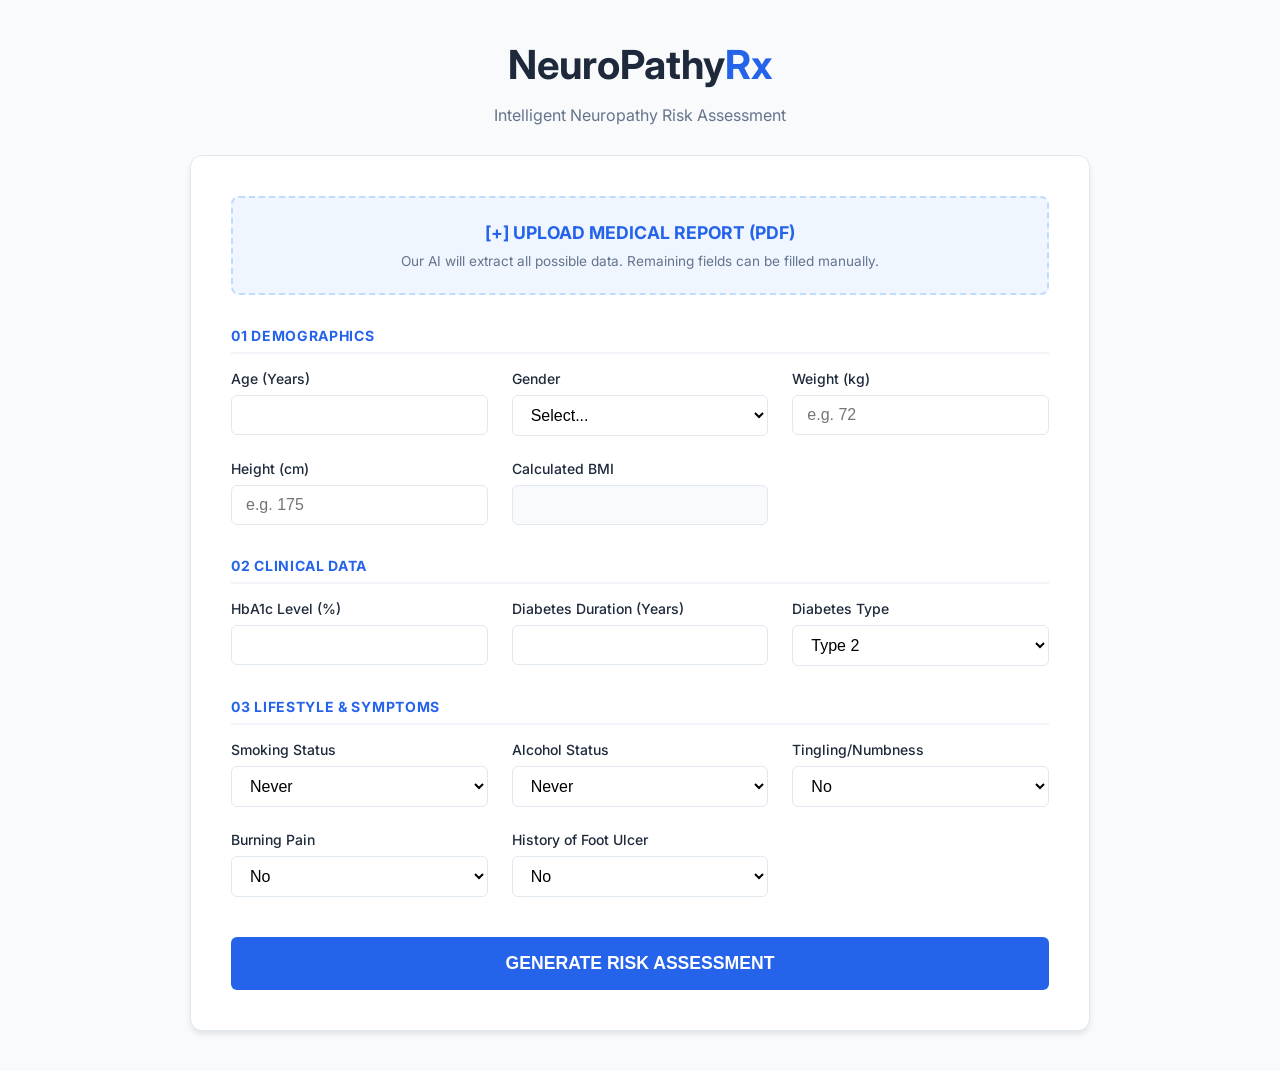
==== templates/index.html @ 936fd0ae "Initial commit" ====
<!DOCTYPE html>
<html lang="en">
<head>
    <meta charset="UTF-8">
    <meta name="viewport" content="width=device-width, initial-scale=1.0">
    <title>NeuroPathyRx | Clinical Diagnostic Portal</title>
    <link href="https://fonts.googleapis.com/css2?family=Inter:wght@400;500;600;700&display=swap" rel="stylesheet">
    <style>
        :root {
            --bg: #f8fafc;
            --card: #ffffff;
            --accent: #2563eb;
            --success: #16a34a;
            --text-main: #1e293b;
            --text-muted: #64748b;
            --border: #e2e8f0;
        }

        body {
            background-color: var(--bg);
            color: var(--text-main);
            font-family: 'Inter', sans-serif;
            margin: 0;
            display: flex;
            justify-content: center;
            padding: 40px 20px;
        }

        .container { max-width: 900px; width: 100%; }

        .card {
            background: var(--card);
            padding: 40px;
            border-radius: 12px;
            border: 1px solid var(--border);
            box-shadow: 0 4px 6px -1px rgba(0, 0, 0, 0.1);
        }

        /* Smart Scan Section */
        .smart-scan-box {
            background: #eff6ff;
            border: 2px dashed #bfdbfe;
            padding: 24px;
            border-radius: 8px;
            margin-bottom: 32px;
            text-align: center;
        }

        .section-header {
            font-size: 0.875rem;
            font-weight: 700;
            text-transform: uppercase;
            letter-spacing: 0.05em;
            color: var(--accent);
            margin: 32px 0 16px;
            padding-bottom: 8px;
            border-bottom: 2px solid #f1f5f9;
        }

        .grid {
            display: grid;
            grid-template-columns: repeat(3, 1fr);
            gap: 24px;
        }

        .field-group { display: flex; flex-direction: column; gap: 8px; }

        label { font-size: 0.875rem; font-weight: 500; }

        input, select {
            border: 1px solid var(--border);
            padding: 10px 14px;
            border-radius: 6px;
            font-size: 1rem;
            background: white;
        }

        /* Highlight for Auto-filled fields */
        .auto-filled {
            background-color: #f0fdf4 !important;
            border-color: var(--success) !important;
            transition: all 0.5s ease;
        }

        .submit-btn {
            width: 100%;
            background: var(--accent);
            color: white;
            border: none;
            padding: 16px;
            border-radius: 6px;
            font-weight: 700;
            font-size: 1.1rem;
            cursor: pointer;
            margin-top: 40px;
        }

        .submit-btn:hover { background: #1d4ed8; }

        .hidden { display: none; }
        
        #result-panel {
            margin-top: 24px;
            padding: 30px;
            background: #f0fdf4;
            border: 2px solid #bcf0da;
            border-radius: 12px;
            text-align: center;
        }

        .risk-value {
            font-size: 2rem;
            font-weight: 800;
            color: var(--accent);
            display: block;
            margin-top: 10px;
        }
    </style>
</head>
<body>

<div class="container">
    <header style="text-align: center; margin-bottom: 30px;">
        <h1 style="font-size: 2.5rem; margin: 0;">NeuroPathy<span style="color:var(--accent)">Rx</span></h1>
        <p style="color: var(--text-muted)">Intelligent Neuropathy Risk Assessment</p>
    </header>

    <main class="card">
        <div class="smart-scan-box">
            <label for="report-file" style="cursor:pointer; color: var(--accent); font-weight: 700; font-size: 1.1rem;">
                [+] UPLOAD MEDICAL REPORT (PDF)
            </label>
            <input type="file" id="report-file" accept=".pdf" style="display:none">
            <p style="margin: 10px 0 0; font-size: 0.85rem; color: var(--text-muted)">
                Our AI will extract all possible data. Remaining fields can be filled manually.
            </p>
        </div>

        <form id="predict-form">
            <div class="section-header">01 Demographics</div>
            <div class="grid">
                <div class="field-group">
                    <label>Age (Years)</label>
                    <input type="number" id="age" name="age" required>
                </div>
                <div class="field-group">
                    <label>Gender</label>
                    <select id="gender" name="gender" required>
                        <option value="">Select...</option>
                        <option value="Male">Male</option>
                        <option value="Female">Female</option>
                    </select>
                </div>
                <div class="field-group">
                    <label>Weight (kg)</label>
                    <input type="number" id="weight" step="0.1" oninput="calculateBMI()" placeholder="e.g. 72">
                </div>
                <div class="field-group">
                    <label>Height (cm)</label>
                    <input type="number" id="height" step="1" oninput="calculateBMI()" placeholder="e.g. 175">
                </div>
                <div class="field-group">
                    <label>Calculated BMI</label>
                    <input type="number" id="bmi" name="bmi" step="0.1" readonly style="background: #f8fafc; font-weight: bold;">
                </div>
            </div>

            <div class="section-header">02 Clinical Data</div>
            <div class="grid">
                <div class="field-group">
                    <label>HbA1c Level (%)</label>
                    <input type="number" id="hba1c" name="hba1c" step="0.1" required>
                </div>
                <div class="field-group">
                    <label>Diabetes Duration (Years)</label>
                    <input type="number" id="diabetes_duration" name="diabetes_duration" required>
                </div>
                <div class="field-group">
                    <label>Diabetes Type</label>
                    <select id="diabetes_type" name="diabetes_type" required>
                        <option value="Type 2">Type 2</option>
                        <option value="Type 1">Type 1</option>
                    </select>
                </div>
            </div>

            <div class="section-header">03 Lifestyle & Symptoms</div>
            <div class="grid">
                <div class="field-group">
                    <label>Smoking Status</label>
                    <select id="smoking_status" name="smoking_status" required>
                        <option value="Never">Never</option>
                        <option value="Former">Former</option>
                        <option value="Current">Current</option>
                    </select>
                </div>
                <div class="field-group">
                    <label>Alcohol Status</label>
                    <select id="alcohol_status" name="alcohol_status" required>
                        <option value="Never">Never</option>
                        <option value="Occasional">Occasional</option>
                        <option value="Regular">Regular</option>
                    </select>
                </div>
                <div class="field-group">
                    <label>Tingling/Numbness</label>
                    <select id="tingling" name="tingling" required>
                        <option value="No">No</option>
                        <option value="Yes">Yes</option>
                    </select>
                </div>
                <div class="field-group">
                    <label>Burning Pain</label>
                    <select id="burning_pain" name="burning_pain" required>
                        <option value="No">No</option>
                        <option value="Yes">Yes</option>
                    </select>
                </div>
                <div class="field-group">
                    <label>History of Foot Ulcer</label>
                    <select id="foot_ulcer" name="foot_ulcer" required>
                        <option value="No">No</option>
                        <option value="Yes">Yes</option>
                    </select>
                </div>
            </div>

            <button type="submit" class="submit-btn">GENERATE RISK ASSESSMENT</button>
        </form>

        <div id="result-panel" class="hidden">
            <h3 style="margin:0; color: #166534; text-transform: uppercase; font-size: 0.9rem;">Diagnostic Result</h3>
            <span id="risk-badge" class="risk-value">--</span>
            <button onclick="window.location.reload()" style="background:none; border:none; color:var(--accent); cursor:pointer; margin-top:20px; text-decoration: underline; font-weight: 600;">NEW ASSESSMENT</button>
        </div>
    </main>
</div>

<script>
    // 1. Automatic BMI Calculation
    function calculateBMI() {
        const weight = parseFloat(document.getElementById('weight').value);
        const heightCm = parseFloat(document.getElementById('height').value);
        const bmiField = document.getElementById('bmi');

        if (weight > 0 && heightCm > 0) {
            const heightM = heightCm / 100;
            const bmi = (weight / (heightM * heightM)).toFixed(1);
            bmiField.value = bmi;
        }
    }

    // 2. Greedy Extraction Handler
    document.getElementById('report-file').addEventListener('change', async function(e) {
        const file = e.target.files[0];
        if (!file) return;

        const formData = new FormData();
        formData.append('report', file);

        try {
            const res = await fetch('/extract', { method: 'POST', body: formData });
            const result = await res.json();

            if (result.success) {
                // This greedy loop maps any key found in Python to the HTML ID
                Object.keys(result.data).forEach(key => {
                    const el = document.getElementById(key);
                    if (el) {
                        el.value = result.data[key];
                        el.classList.add('auto-filled');
                    }
                });
                alert("Smart Scan Complete! Please verify the green-highlighted fields.");
            }
        } catch (err) {
            alert("Error scanning PDF. Please fill the data manually.");
        }
    });

    // 3. Prediction Submission
    document.getElementById('predict-form').addEventListener('submit', async function(e) {
        e.preventDefault();
        const formData = new FormData(this);
        const data = Object.fromEntries(formData.entries());

        const res = await fetch('/predict', {
            method: 'POST',
            headers: { 'Content-Type': 'application/json' },
            body: JSON.stringify(data)
        });
        
        const result = await res.json();
        if (result.success) {
            document.getElementById('predict-form').style.display = 'none';
            document.getElementById('result-panel').classList.remove('hidden');
            document.getElementById('risk-badge').innerText = result.prediction;
            
            // Color coding logic
            const badge = document.getElementById('risk-badge');
            if (result.prediction.toLowerCase().includes('high')) badge.style.color = "#dc2626";
            else if (result.prediction.toLowerCase().includes('medium')) badge.style.color = "#d97706";
            else badge.style.color = "#16a34a";
        }
    });
</script>

</body>
</html>
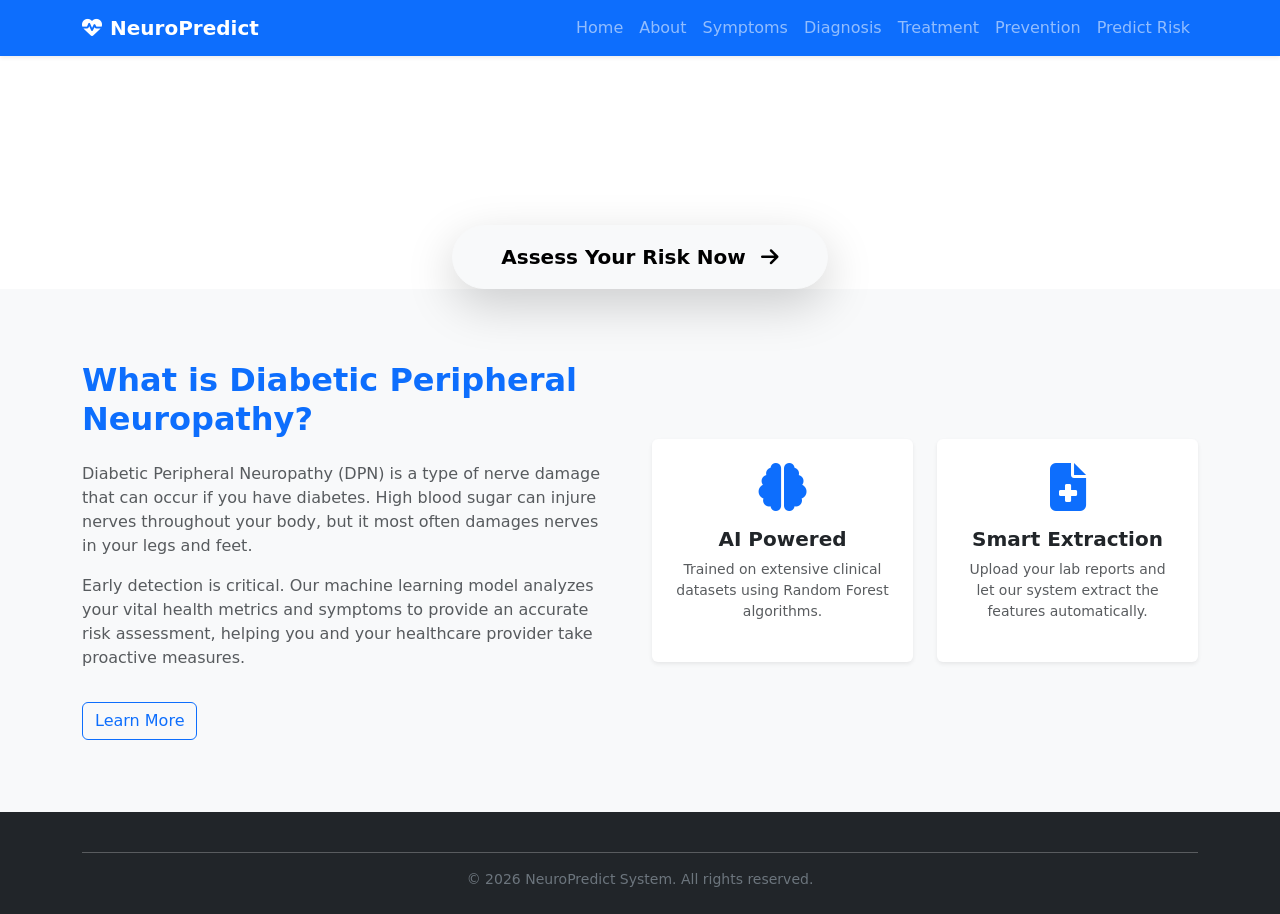
==== commit 89707be5: "app file updated" ====
--- a/templates/index.html
+++ b/templates/index.html
@@ -3,307 +3,89 @@
 <head>
     <meta charset="UTF-8">
     <meta name="viewport" content="width=device-width, initial-scale=1.0">
-    <title>NeuroPathyRx | Clinical Diagnostic Portal</title>
-    <link href="https://fonts.googleapis.com/css2?family=Inter:wght@400;500;600;700&display=swap" rel="stylesheet">
-    <style>
-        :root {
-            --bg: #f8fafc;
-            --card: #ffffff;
-            --accent: #2563eb;
-            --success: #16a34a;
-            --text-main: #1e293b;
-            --text-muted: #64748b;
-            --border: #e2e8f0;
-        }
-
-        body {
-            background-color: var(--bg);
-            color: var(--text-main);
-            font-family: 'Inter', sans-serif;
-            margin: 0;
-            display: flex;
-            justify-content: center;
-            padding: 40px 20px;
-        }
-
-        .container { max-width: 900px; width: 100%; }
-
-        .card {
-            background: var(--card);
-            padding: 40px;
-            border-radius: 12px;
-            border: 1px solid var(--border);
-            box-shadow: 0 4px 6px -1px rgba(0, 0, 0, 0.1);
-        }
-
-        /* Smart Scan Section */
-        .smart-scan-box {
-            background: #eff6ff;
-            border: 2px dashed #bfdbfe;
-            padding: 24px;
-            border-radius: 8px;
-            margin-bottom: 32px;
-            text-align: center;
-        }
-
-        .section-header {
-            font-size: 0.875rem;
-            font-weight: 700;
-            text-transform: uppercase;
-            letter-spacing: 0.05em;
-            color: var(--accent);
-            margin: 32px 0 16px;
-            padding-bottom: 8px;
-            border-bottom: 2px solid #f1f5f9;
-        }
-
-        .grid {
-            display: grid;
-            grid-template-columns: repeat(3, 1fr);
-            gap: 24px;
-        }
-
-        .field-group { display: flex; flex-direction: column; gap: 8px; }
-
-        label { font-size: 0.875rem; font-weight: 500; }
-
-        input, select {
-            border: 1px solid var(--border);
-            padding: 10px 14px;
-            border-radius: 6px;
-            font-size: 1rem;
-            background: white;
-        }
-
-        /* Highlight for Auto-filled fields */
-        .auto-filled {
-            background-color: #f0fdf4 !important;
-            border-color: var(--success) !important;
-            transition: all 0.5s ease;
-        }
-
-        .submit-btn {
-            width: 100%;
-            background: var(--accent);
-            color: white;
-            border: none;
-            padding: 16px;
-            border-radius: 6px;
-            font-weight: 700;
-            font-size: 1.1rem;
-            cursor: pointer;
-            margin-top: 40px;
-        }
-
-        .submit-btn:hover { background: #1d4ed8; }
-
-        .hidden { display: none; }
-        
-        #result-panel {
-            margin-top: 24px;
-            padding: 30px;
-            background: #f0fdf4;
-            border: 2px solid #bcf0da;
-            border-radius: 12px;
-            text-align: center;
-        }
-
-        .risk-value {
-            font-size: 2rem;
-            font-weight: 800;
-            color: var(--accent);
-            display: block;
-            margin-top: 10px;
-        }
-    </style>
+    <title>NeuroPredict | Diabetic Peripheral Neuropathy</title>
+    <link href="https://fonts.googleapis.com/css2?family=Poppins:wght@300;400;500;600;700&display=swap" rel="stylesheet">
+    <link href="https://cdn.jsdelivr.net/npm/bootstrap@5.3.0/dist/css/bootstrap.min.css" rel="stylesheet">
+    <link rel="stylesheet" href="https://cdnjs.cloudflare.com/ajax/libs/font-awesome/6.4.0/css/all.min.css">
+    <link rel="stylesheet" href="static/style.css">
 </head>
 <body>
 
-<div class="container">
-    <header style="text-align: center; margin-bottom: 30px;">
-        <h1 style="font-size: 2.5rem; margin: 0;">NeuroPathy<span style="color:var(--accent)">Rx</span></h1>
-        <p style="color: var(--text-muted)">Intelligent Neuropathy Risk Assessment</p>
-    </header>
+    <nav class="navbar navbar-expand-lg navbar-dark bg-primary sticky-top shadow-sm">
+        <div class="container">
+            <a class="navbar-brand fw-bold" href="index.html">
+                <i class="fas fa-heartbeat me-2"></i>NeuroPredict
+            </a>
+            <button class="navbar-toggler" type="button" data-bs-toggle="collapse" data-bs-target="#navbarNav">
+                <span class="navbar-toggler-icon"></span>
+            </button>
+            <div class="collapse navbar-collapse" id="navbarNav">
+                <ul class="navbar-nav ms-auto">
+                    <li class="nav-item"><a class="nav-link" href="index.html">Home</a></li>
+                    <li class="nav-item"><a class="nav-link" href="about.html">About</a></li>
+                    <li class="nav-item"><a class="nav-link" href="symptoms.html">Symptoms</a></li>
+                    <li class="nav-item"><a class="nav-link" href="diagnosis.html">Diagnosis</a></li>
+                    <li class="nav-item"><a class="nav-link" href="treatment.html">Treatment</a></li>
+                    <li class="nav-item"><a class="nav-link" href="prevention.html">Prevention</a></li>
+                    <li class="nav-item"><a class="nav-link active-btn" href="prediction.html">Predict Risk</a></li>
+                   
+                </ul>
+            </div>
+        </div>
+    </nav>
 
-    <main class="card">
-        <div class="smart-scan-box">
-            <label for="report-file" style="cursor:pointer; color: var(--accent); font-weight: 700; font-size: 1.1rem;">
-                [+] UPLOAD MEDICAL REPORT (PDF)
-            </label>
-            <input type="file" id="report-file" accept=".pdf" style="display:none">
-            <p style="margin: 10px 0 0; font-size: 0.85rem; color: var(--text-muted)">
-                Our AI will extract all possible data. Remaining fields can be filled manually.
-            </p>
+    <section class="hero-section d-flex align-items-center">
+        <div class="container text-center text-white">
+            <h1 class="display-4 fw-bold mb-4 slide-up">Advanced DPN Risk Assessment</h1>
+            <p class="lead mb-5 slide-up-delay">Leveraging Machine Learning for early detection and prevention of Diabetic Peripheral Neuropathy.</p>
+            <a href="prediction.html" class="btn btn-light btn-lg px-5 py-3 fw-bold shadow-lg slide-up-delay-2 rounded-pill">
+                Assess Your Risk Now <i class="fas fa-arrow-right ms-2"></i>
+            </a>
         </div>
+    </section>
 
-        <form id="predict-form">
-            <div class="section-header">01 Demographics</div>
-            <div class="grid">
-                <div class="field-group">
-                    <label>Age (Years)</label>
-                    <input type="number" id="age" name="age" required>
+    <section class="py-5 bg-light">
+        <div class="container py-4">
+            <div class="row align-items-center">
+                <div class="col-lg-6 mb-4 mb-lg-0">
+                    <div class="pe-lg-4 fade-in">
+                        <h2 class="text-primary fw-bold mb-4">What is Diabetic Peripheral Neuropathy?</h2>
+                        <p class="text-muted">Diabetic Peripheral Neuropathy (DPN) is a type of nerve damage that can occur if you have diabetes. High blood sugar can injure nerves throughout your body, but it most often damages nerves in your legs and feet.</p>
+                        <p class="text-muted">Early detection is critical. Our machine learning model analyzes your vital health metrics and symptoms to provide an accurate risk assessment, helping you and your healthcare provider take proactive measures.</p>
+                        <a href="about.html" class="btn btn-outline-primary mt-3">Learn More</a>
+                    </div>
                 </div>
-                <div class="field-group">
-                    <label>Gender</label>
-                    <select id="gender" name="gender" required>
-                        <option value="">Select...</option>
-                        <option value="Male">Male</option>
-                        <option value="Female">Female</option>
-                    </select>
-                </div>
-                <div class="field-group">
-                    <label>Weight (kg)</label>
-                    <input type="number" id="weight" step="0.1" oninput="calculateBMI()" placeholder="e.g. 72">
-                </div>
-                <div class="field-group">
-                    <label>Height (cm)</label>
-                    <input type="number" id="height" step="1" oninput="calculateBMI()" placeholder="e.g. 175">
-                </div>
-                <div class="field-group">
-                    <label>Calculated BMI</label>
-                    <input type="number" id="bmi" name="bmi" step="0.1" readonly style="background: #f8fafc; font-weight: bold;">
+                <div class="col-lg-6">
+                    <div class="row g-4">
+                        <div class="col-md-6 fade-in">
+                            <div class="feature-card text-center p-4 rounded bg-white shadow-sm h-100">
+                                <i class="fas fa-brain fa-3x text-primary mb-3"></i>
+                                <h5 class="fw-bold">AI Powered</h5>
+                                <p class="text-muted small">Trained on extensive clinical datasets using Random Forest algorithms.</p>
+                            </div>
+                        </div>
+                        <div class="col-md-6 fade-in">
+                            <div class="feature-card text-center p-4 rounded bg-white shadow-sm h-100">
+                                <i class="fas fa-file-medical fa-3x text-primary mb-3"></i>
+                                <h5 class="fw-bold">Smart Extraction</h5>
+                                <p class="text-muted small">Upload your lab reports and let our system extract the features automatically.</p>
+                            </div>
+                        </div>
+                    </div>
                 </div>
             </div>
+        </div>
+    </section>
 
-            <div class="section-header">02 Clinical Data</div>
-            <div class="grid">
-                <div class="field-group">
-                    <label>HbA1c Level (%)</label>
-                    <input type="number" id="hba1c" name="hba1c" step="0.1" required>
-                </div>
-                <div class="field-group">
-                    <label>Diabetes Duration (Years)</label>
-                    <input type="number" id="diabetes_duration" name="diabetes_duration" required>
-                </div>
-                <div class="field-group">
-                    <label>Diabetes Type</label>
-                    <select id="diabetes_type" name="diabetes_type" required>
-                        <option value="Type 2">Type 2</option>
-                        <option value="Type 1">Type 1</option>
-                    </select>
-                </div>
-            </div>
+    <footer class="bg-dark text-white py-4 mt-auto">
+        <div class="container text-center">
+            
+            <hr class="bg-secondary my-3">
+            <p class="small text-secondary mb-0">&copy; 2026 NeuroPredict System. All rights reserved.</p>
+        </div>
+    </footer> 
 
-            <div class="section-header">03 Lifestyle & Symptoms</div>
-            <div class="grid">
-                <div class="field-group">
-                    <label>Smoking Status</label>
-                    <select id="smoking_status" name="smoking_status" required>
-                        <option value="Never">Never</option>
-                        <option value="Former">Former</option>
-                        <option value="Current">Current</option>
-                    </select>
-                </div>
-                <div class="field-group">
-                    <label>Alcohol Status</label>
-                    <select id="alcohol_status" name="alcohol_status" required>
-                        <option value="Never">Never</option>
-                        <option value="Occasional">Occasional</option>
-                        <option value="Regular">Regular</option>
-                    </select>
-                </div>
-                <div class="field-group">
-                    <label>Tingling/Numbness</label>
-                    <select id="tingling" name="tingling" required>
-                        <option value="No">No</option>
-                        <option value="Yes">Yes</option>
-                    </select>
-                </div>
-                <div class="field-group">
-                    <label>Burning Pain</label>
-                    <select id="burning_pain" name="burning_pain" required>
-                        <option value="No">No</option>
-                        <option value="Yes">Yes</option>
-                    </select>
-                </div>
-                <div class="field-group">
-                    <label>History of Foot Ulcer</label>
-                    <select id="foot_ulcer" name="foot_ulcer" required>
-                        <option value="No">No</option>
-                        <option value="Yes">Yes</option>
-                    </select>
-                </div>
-            </div>
-
-            <button type="submit" class="submit-btn">GENERATE RISK ASSESSMENT</button>
-        </form>
-
-        <div id="result-panel" class="hidden">
-            <h3 style="margin:0; color: #166534; text-transform: uppercase; font-size: 0.9rem;">Diagnostic Result</h3>
-            <span id="risk-badge" class="risk-value">--</span>
-            <button onclick="window.location.reload()" style="background:none; border:none; color:var(--accent); cursor:pointer; margin-top:20px; text-decoration: underline; font-weight: 600;">NEW ASSESSMENT</button>
-        </div>
-    </main>
-</div>
-
-<script>
-    // 1. Automatic BMI Calculation
-    function calculateBMI() {
-        const weight = parseFloat(document.getElementById('weight').value);
-        const heightCm = parseFloat(document.getElementById('height').value);
-        const bmiField = document.getElementById('bmi');
-
-        if (weight > 0 && heightCm > 0) {
-            const heightM = heightCm / 100;
-            const bmi = (weight / (heightM * heightM)).toFixed(1);
-            bmiField.value = bmi;
-        }
-    }
-
-    // 2. Greedy Extraction Handler
-    document.getElementById('report-file').addEventListener('change', async function(e) {
-        const file = e.target.files[0];
-        if (!file) return;
-
-        const formData = new FormData();
-        formData.append('report', file);
-
-        try {
-            const res = await fetch('/extract', { method: 'POST', body: formData });
-            const result = await res.json();
-
-            if (result.success) {
-                // This greedy loop maps any key found in Python to the HTML ID
-                Object.keys(result.data).forEach(key => {
-                    const el = document.getElementById(key);
-                    if (el) {
-                        el.value = result.data[key];
-                        el.classList.add('auto-filled');
-                    }
-                });
-                alert("Smart Scan Complete! Please verify the green-highlighted fields.");
-            }
-        } catch (err) {
-            alert("Error scanning PDF. Please fill the data manually.");
-        }
-    });
-
-    // 3. Prediction Submission
-    document.getElementById('predict-form').addEventListener('submit', async function(e) {
-        e.preventDefault();
-        const formData = new FormData(this);
-        const data = Object.fromEntries(formData.entries());
-
-        const res = await fetch('/predict', {
-            method: 'POST',
-            headers: { 'Content-Type': 'application/json' },
-            body: JSON.stringify(data)
-        });
-        
-        const result = await res.json();
-        if (result.success) {
-            document.getElementById('predict-form').style.display = 'none';
-            document.getElementById('result-panel').classList.remove('hidden');
-            document.getElementById('risk-badge').innerText = result.prediction;
-            
-            // Color coding logic
-            const badge = document.getElementById('risk-badge');
-            if (result.prediction.toLowerCase().includes('high')) badge.style.color = "#dc2626";
-            else if (result.prediction.toLowerCase().includes('medium')) badge.style.color = "#d97706";
-            else badge.style.color = "#16a34a";
-        }
-    });
-</script>
-
+    <script src="https://cdn.jsdelivr.net/npm/bootstrap@5.3.0/dist/js/bootstrap.bundle.min.js"></script>
+    <script src="static/script.js"></script>
 </body>
 </html>
